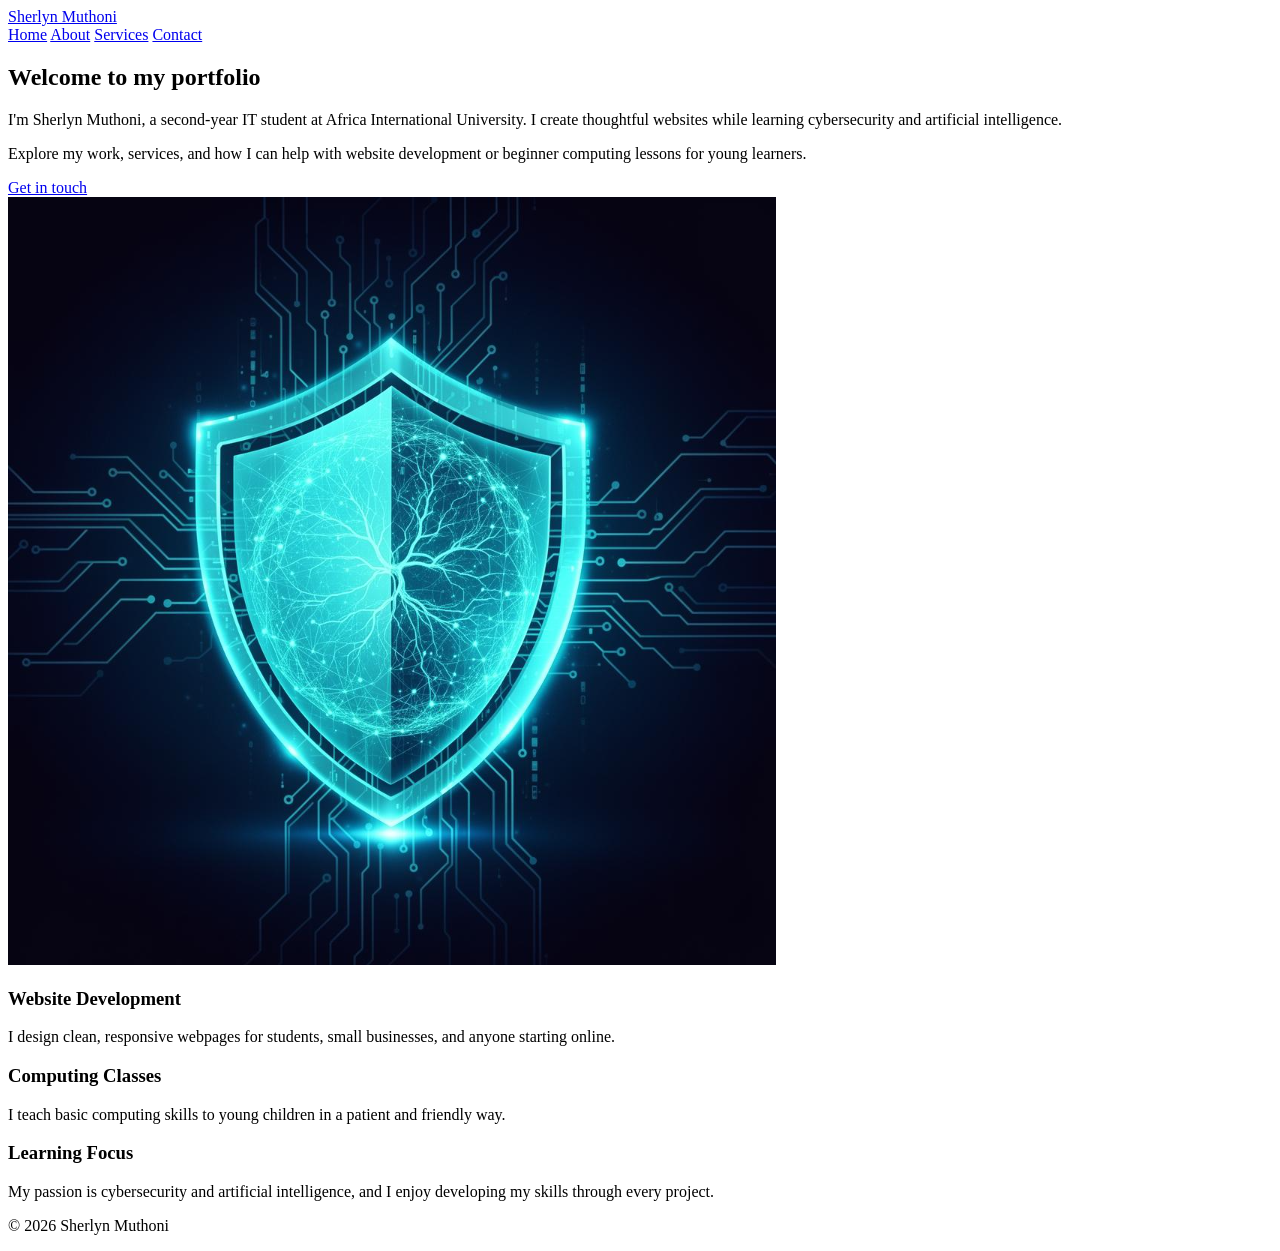
==== index.html @ 0ea00dba "adding files to project" ====
<!DOCTYPE html>
<html lang="en">
<head>
  <meta charset="UTF-8" />
  <meta name="viewport" content="width=device-width, initial-scale=1.0" />
  <title>Sherlyn Muthoni | Portfolio</title>
  <link rel="stylesheet" href="styles.css" />
</head>
<body>
  <header>
    <div class="container">
      <nav>
        <a class="brand" href="index.html">Sherlyn Muthoni</a>
        <div>
          <a href="index.html">Home</a>
          <a href="about.html">About</a>
          <a href="services.html">Services</a>
          <a href="contact.html">Contact</a>
        </div>
      </nav>
    </div>
  </header>

  <main class="container">
    <section class="hero">
      <div>
        <h1>Welcome to my portfolio</h1>
        <p>I'm Sherlyn Muthoni, a second-year IT student at Africa International University. I create thoughtful websites while learning cybersecurity and artificial intelligence.</p>
        <p>Explore my work, services, and how I can help with website development or beginner computing lessons for young learners.</p>
        <a class="btn" href="contact.html">Get in touch</a>
      </div>
      <div>
        <img src="images/hero-tech.jpg" alt="Portfolio highlight image" />
      </div>
    </section>

    <section class="section">
      <div class="cards">
        <article class="service-card">
          <h3>Website Development</h3>
          <p>I design clean, responsive webpages for students, small businesses, and anyone starting online.</p>
        </article>
        <article class="service-card">
          <h3>Computing Classes</h3>
          <p>I teach basic computing skills to young children in a patient and friendly way.</p>
        </article>
        <article class="service-card">
          <h3>Learning Focus</h3>
          <p>My passion is cybersecurity and artificial intelligence, and I enjoy developing my skills through every project.</p>
        </article>
      </div>
    </section>
  </main>

  <footer>
    <div class="container">
      <p>© 2026 Sherlyn Muthoni</p>
    </div>
  </footer>
</body>
</html>
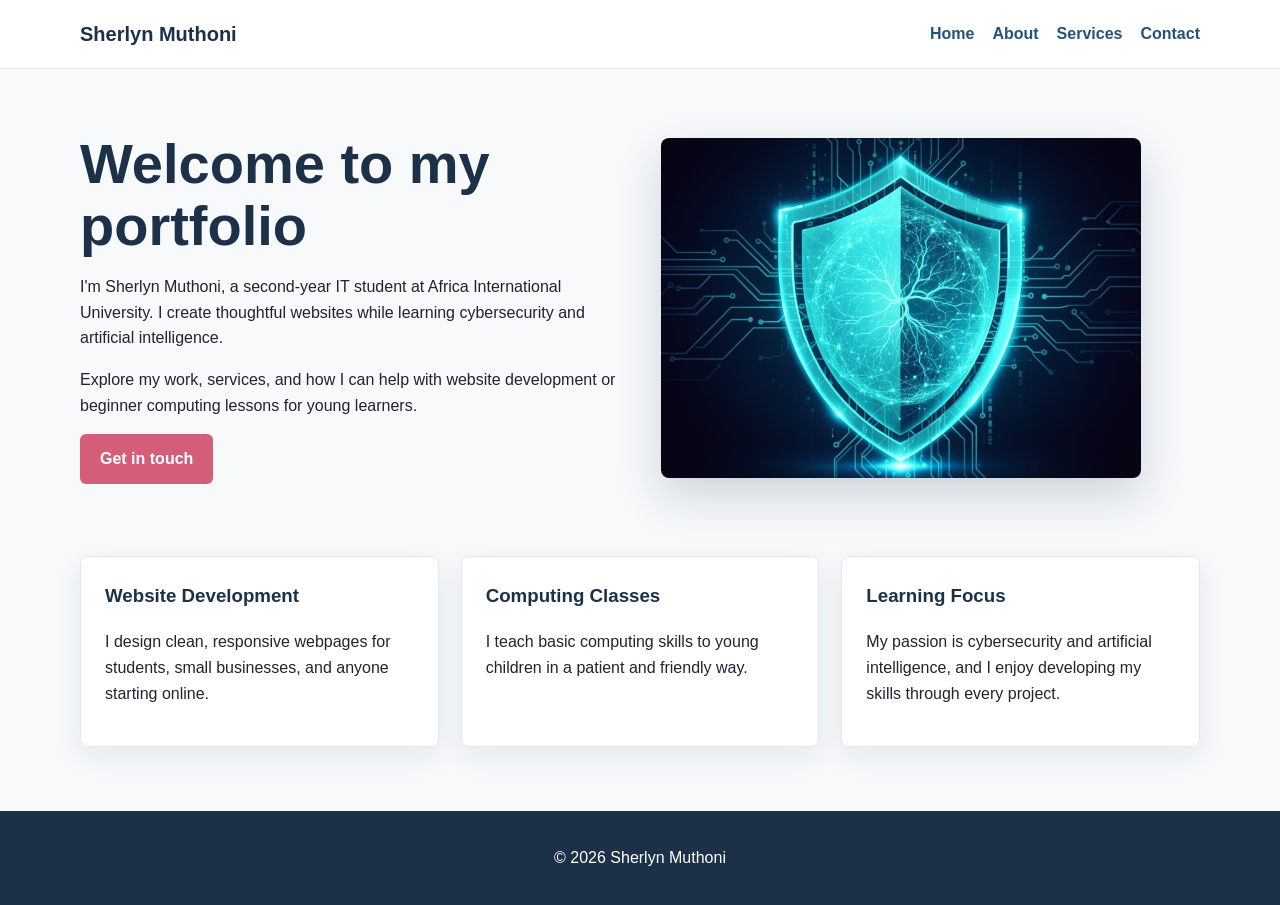
==== commit b8c8bdb3: "added ccs,flexbox,image sizing,and animation" ====
--- a/index.html
+++ b/index.html
@@ -4,7 +4,7 @@
   <meta charset="UTF-8" />
   <meta name="viewport" content="width=device-width, initial-scale=1.0" />
   <title>Sherlyn Muthoni | Portfolio</title>
-  <link rel="stylesheet" href="styles.css" />
+  <link rel="stylesheet" href="index.css" />
 </head>
 <body>
   <header>
--- a/index.css
+++ b/index.css
@@ -0,0 +1,204 @@
+* {
+  box-sizing: border-box;
+}
+
+body {
+  margin: 0;
+  font-family: Arial, Helvetica, sans-serif;
+  color: #223;
+  background: #f7f9fb;
+  line-height: 1.6;
+}
+
+.container {
+  width: min(1120px, 92%);
+  margin: 0 auto;
+}
+
+header {
+  background: #ffffff;
+  border-bottom: 1px solid #e4e8ee;
+}
+
+nav {
+  display: flex;
+  align-items: center;
+  justify-content: space-between;
+  gap: 24px;
+  padding: 18px 0;
+}
+
+nav div {
+  display: flex;
+  gap: 18px;
+  flex-wrap: wrap;
+}
+
+a {
+  color: #24527a;
+  text-decoration: none;
+  font-weight: 600;
+}
+
+a:hover {
+  color: #d45d79;
+}
+
+.brand {
+  font-size: 1.25rem;
+  color: #1c3048;
+}
+
+.hero {
+  display: flex;
+  align-items: center;
+  justify-content: space-between;
+  gap: 42px;
+  padding: 64px 0 44px;
+  animation: fadeSlideIn 900ms ease both;
+}
+
+.hero > div {
+  flex: 1 1 0;
+}
+
+.hero h1 {
+  margin: 0 0 18px;
+  font-size: clamp(2rem, 5vw, 3.5rem);
+  line-height: 1.1;
+  color: #1c3048;
+}
+
+.hero p {
+  max-width: 620px;
+}
+
+.hero img {
+  display: block;
+  width: 100%;
+  max-width: 480px;
+  height: 340px;
+  object-fit: cover;
+  border-radius: 8px;
+  box-shadow: 0 18px 45px rgba(28, 48, 72, 0.18);
+}
+
+.btn,
+button {
+  display: inline-block;
+  border: 0;
+  border-radius: 6px;
+  background: #d45d79;
+  color: #ffffff;
+  padding: 12px 20px;
+  font: inherit;
+  font-weight: 700;
+  cursor: pointer;
+  transition: transform 180ms ease, background-color 180ms ease;
+}
+
+.btn:hover,
+button:hover {
+  color: #ffffff;
+  background: #b94663;
+  transform: translateY(-2px);
+}
+
+.section {
+  padding: 28px 0 64px;
+}
+
+.cards {
+  display: flex;
+  gap: 22px;
+  flex-wrap: wrap;
+}
+
+.service-card,
+.about-card,
+.contact-card {
+  background: #ffffff;
+  border: 1px solid #e4e8ee;
+  border-radius: 8px;
+  padding: 24px;
+  box-shadow: 0 10px 28px rgba(28, 48, 72, 0.08);
+}
+
+.service-card {
+  flex: 1 1 260px;
+  animation: fadeSlideIn 900ms ease both;
+}
+
+.service-card:nth-child(2) {
+  animation-delay: 120ms;
+}
+
+.service-card:nth-child(3) {
+  animation-delay: 240ms;
+}
+
+.service-card h3,
+.about-card h3,
+.contact-card h3 {
+  margin-top: 0;
+  color: #1c3048;
+}
+
+form {
+  display: flex;
+  flex-direction: column;
+  gap: 12px;
+}
+
+label {
+  font-weight: 700;
+}
+
+input,
+textarea {
+  width: 100%;
+  border: 1px solid #cfd7e3;
+  border-radius: 6px;
+  padding: 12px;
+  font: inherit;
+}
+
+textarea {
+  min-height: 130px;
+  resize: vertical;
+}
+
+footer {
+  background: #1c3048;
+  color: #ffffff;
+  padding: 18px 0;
+  text-align: center;
+}
+
+@keyframes fadeSlideIn {
+  from {
+    opacity: 0;
+    transform: translateY(22px);
+  }
+
+  to {
+    opacity: 1;
+    transform: translateY(0);
+  }
+}
+
+@media (max-width: 760px) {
+  nav,
+  .hero {
+    flex-direction: column;
+    align-items: flex-start;
+  }
+
+  .hero {
+    padding-top: 42px;
+  }
+
+  .hero img {
+    height: 260px;
+  }
+}
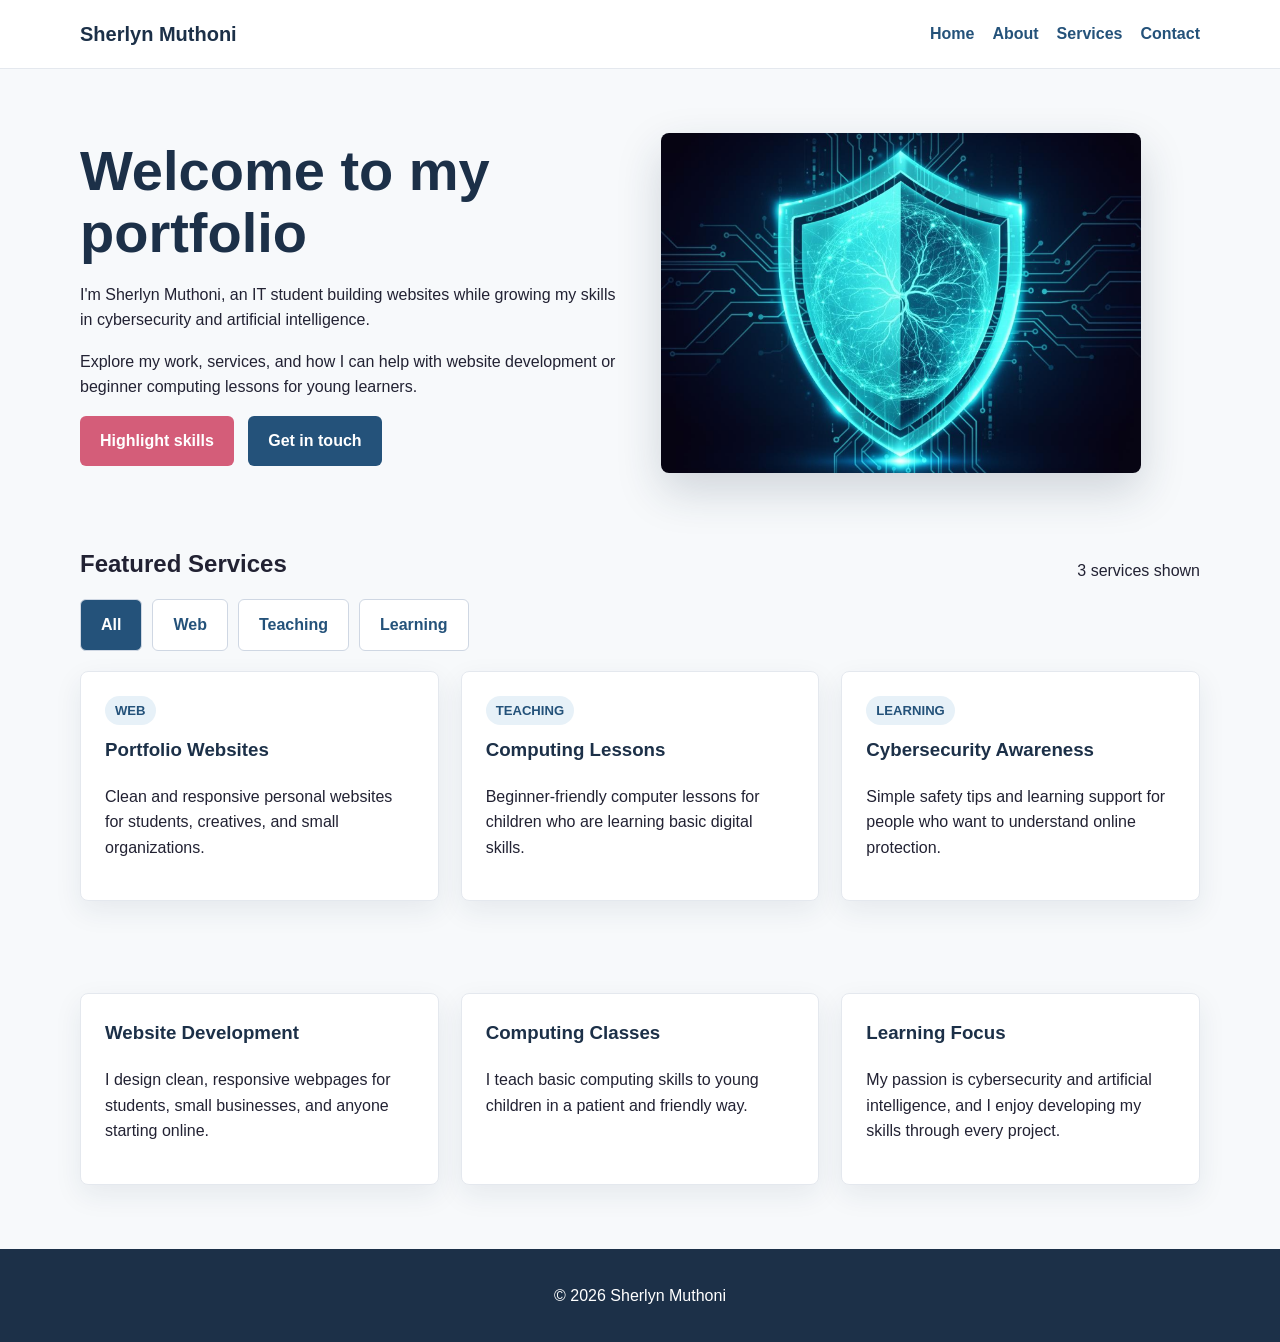
==== commit 88bfec4f: "added js,event listeners, and form validation" ====
--- a/index.html
+++ b/index.html
@@ -25,13 +25,28 @@
     <section class="hero">
       <div>
         <h1>Welcome to my portfolio</h1>
-        <p>I'm Sherlyn Muthoni, a second-year IT student at Africa International University. I create thoughtful websites while learning cybersecurity and artificial intelligence.</p>
+        <p id="intro-text">I'm Sherlyn Muthoni, a second-year IT student at Africa International University. I create thoughtful websites while learning cybersecurity and artificial intelligence.</p>
         <p>Explore my work, services, and how I can help with website development or beginner computing lessons for young learners.</p>
-        <a class="btn" href="contact.html">Get in touch</a>
+        <button class="btn" id="highlight-btn" type="button">Highlight skills</button>
+        <a class="btn secondary-btn" href="contact.html">Get in touch</a>
       </div>
       <div>
         <img src="images/hero-tech.jpg" alt="Portfolio highlight image" />
       </div>
+    </section>
+
+    <section class="section">
+      <div class="section-heading">
+        <h2>Featured Services</h2>
+        <p id="service-count">Loading services...</p>
+      </div>
+      <div class="filter-actions">
+        <button class="filter-btn active" type="button" data-filter="all">All</button>
+        <button class="filter-btn" type="button" data-filter="web">Web</button>
+        <button class="filter-btn" type="button" data-filter="teaching">Teaching</button>
+        <button class="filter-btn" type="button" data-filter="learning">Learning</button>
+      </div>
+      <div class="cards" id="services-list"></div>
     </section>
 
     <section class="section">
@@ -57,5 +72,6 @@
       <p>© 2026 Sherlyn Muthoni</p>
     </div>
   </footer>
+  <script src="script.js"></script>
 </body>
 </html>
--- a/index.css
+++ b/index.css
@@ -104,8 +104,49 @@
   transform: translateY(-2px);
 }
 
+.secondary-btn {
+  margin-left: 10px;
+  background: #24527a;
+}
+
+.secondary-btn:hover {
+  background: #1c3048;
+}
+
 .section {
   padding: 28px 0 64px;
+}
+
+.section-heading {
+  display: flex;
+  align-items: end;
+  justify-content: space-between;
+  gap: 16px;
+  margin-bottom: 16px;
+}
+
+.section-heading h2,
+.section-heading p {
+  margin: 0;
+}
+
+.filter-actions {
+  display: flex;
+  gap: 10px;
+  flex-wrap: wrap;
+  margin-bottom: 20px;
+}
+
+.filter-btn {
+  background: #ffffff;
+  color: #24527a;
+  border: 1px solid #cfd7e3;
+}
+
+.filter-btn.active,
+.filter-btn:hover {
+  background: #24527a;
+  color: #ffffff;
 }
 
 .cards {
@@ -144,6 +185,23 @@
   color: #1c3048;
 }
 
+.category-label {
+  display: inline-block;
+  margin-bottom: 10px;
+  border-radius: 999px;
+  background: #e7f1f8;
+  color: #24527a;
+  padding: 4px 10px;
+  font-size: 0.82rem;
+  font-weight: 700;
+  text-transform: uppercase;
+}
+
+.skills-highlighted .service-card {
+  border-color: #d45d79;
+  box-shadow: 0 14px 34px rgba(212, 93, 121, 0.18);
+}
+
 form {
   display: flex;
   flex-direction: column;
@@ -168,6 +226,25 @@
   resize: vertical;
 }
 
+.error-message {
+  min-height: 18px;
+  color: #b42318;
+  font-size: 0.9rem;
+}
+
+.form-message {
+  margin: 0;
+  font-weight: 700;
+}
+
+.form-message.error {
+  color: #b42318;
+}
+
+.form-message.success {
+  color: #1f7a4d;
+}
+
 footer {
   background: #1c3048;
   color: #ffffff;
@@ -189,7 +266,8 @@
 
 @media (max-width: 760px) {
   nav,
-  .hero {
+  .hero,
+  .section-heading {
     flex-direction: column;
     align-items: flex-start;
   }
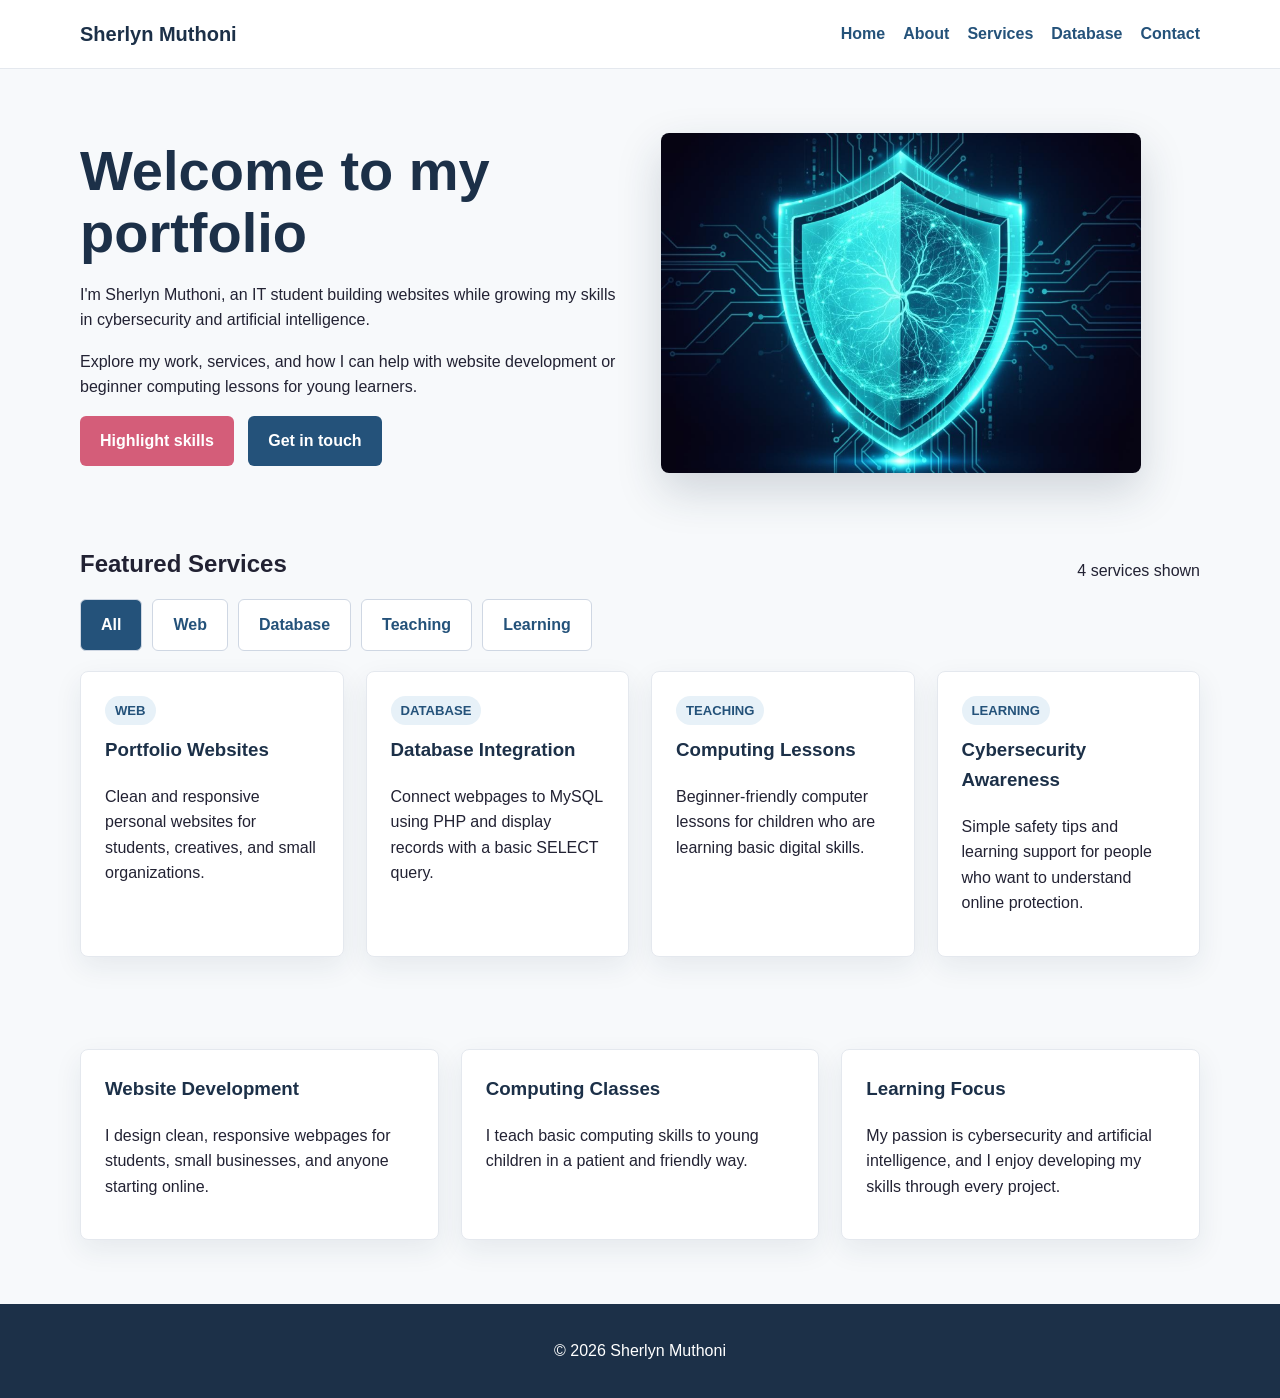
==== commit 06777020: "changes" ====
--- a/index.html
+++ b/index.html
@@ -15,6 +15,7 @@
           <a href="index.html">Home</a>
           <a href="about.html">About</a>
           <a href="services.html">Services</a>
+          <a href="database.html">Database</a>
           <a href="contact.html">Contact</a>
         </div>
       </nav>
@@ -43,6 +44,7 @@
       <div class="filter-actions">
         <button class="filter-btn active" type="button" data-filter="all">All</button>
         <button class="filter-btn" type="button" data-filter="web">Web</button>
+        <button class="filter-btn" type="button" data-filter="database">Database</button>
         <button class="filter-btn" type="button" data-filter="teaching">Teaching</button>
         <button class="filter-btn" type="button" data-filter="learning">Learning</button>
       </div>
--- a/index.css
+++ b/index.css
@@ -197,6 +197,82 @@
   text-transform: uppercase;
 }
 
+.database-panel {
+  display: flex;
+  flex-direction: column;
+  gap: 14px;
+  max-width: 430px;
+  margin-left: auto;
+}
+
+.workflow-step {
+  border: 1px solid #cfd7e3;
+  border-radius: 8px;
+  background: #ffffff;
+  padding: 18px 22px;
+  color: #1c3048;
+  font-weight: 700;
+  text-align: center;
+  box-shadow: 0 10px 28px rgba(28, 48, 72, 0.08);
+}
+
+.workflow-arrow {
+  color: #24527a;
+  font-size: 0.85rem;
+  font-weight: 700;
+  text-align: center;
+  text-transform: uppercase;
+}
+
+.database-grid {
+  display: grid;
+  grid-template-columns: minmax(0, 1.2fr) minmax(240px, 0.8fr);
+  gap: 22px;
+}
+
+pre {
+  overflow-x: auto;
+  border-radius: 8px;
+  background: #1c3048;
+  color: #ffffff;
+  padding: 16px;
+}
+
+code {
+  font-family: "Courier New", Courier, monospace;
+  font-size: 0.95rem;
+}
+
+.table-wrap {
+  overflow-x: auto;
+  border: 1px solid #e4e8ee;
+  border-radius: 8px;
+  background: #ffffff;
+  box-shadow: 0 10px 28px rgba(28, 48, 72, 0.08);
+}
+
+table {
+  width: 100%;
+  border-collapse: collapse;
+}
+
+th,
+td {
+  border-bottom: 1px solid #e4e8ee;
+  padding: 14px 16px;
+  text-align: left;
+  vertical-align: top;
+}
+
+th {
+  background: #e7f1f8;
+  color: #1c3048;
+}
+
+tr:last-child td {
+  border-bottom: 0;
+}
+
 .skills-highlighted .service-card {
   border-color: #d45d79;
   box-shadow: 0 14px 34px rgba(212, 93, 121, 0.18);
@@ -279,4 +355,13 @@
   .hero img {
     height: 260px;
   }
-}
+
+  .database-panel {
+    width: 100%;
+    margin-left: 0;
+  }
+
+  .database-grid {
+    grid-template-columns: 1fr;
+  }
+}
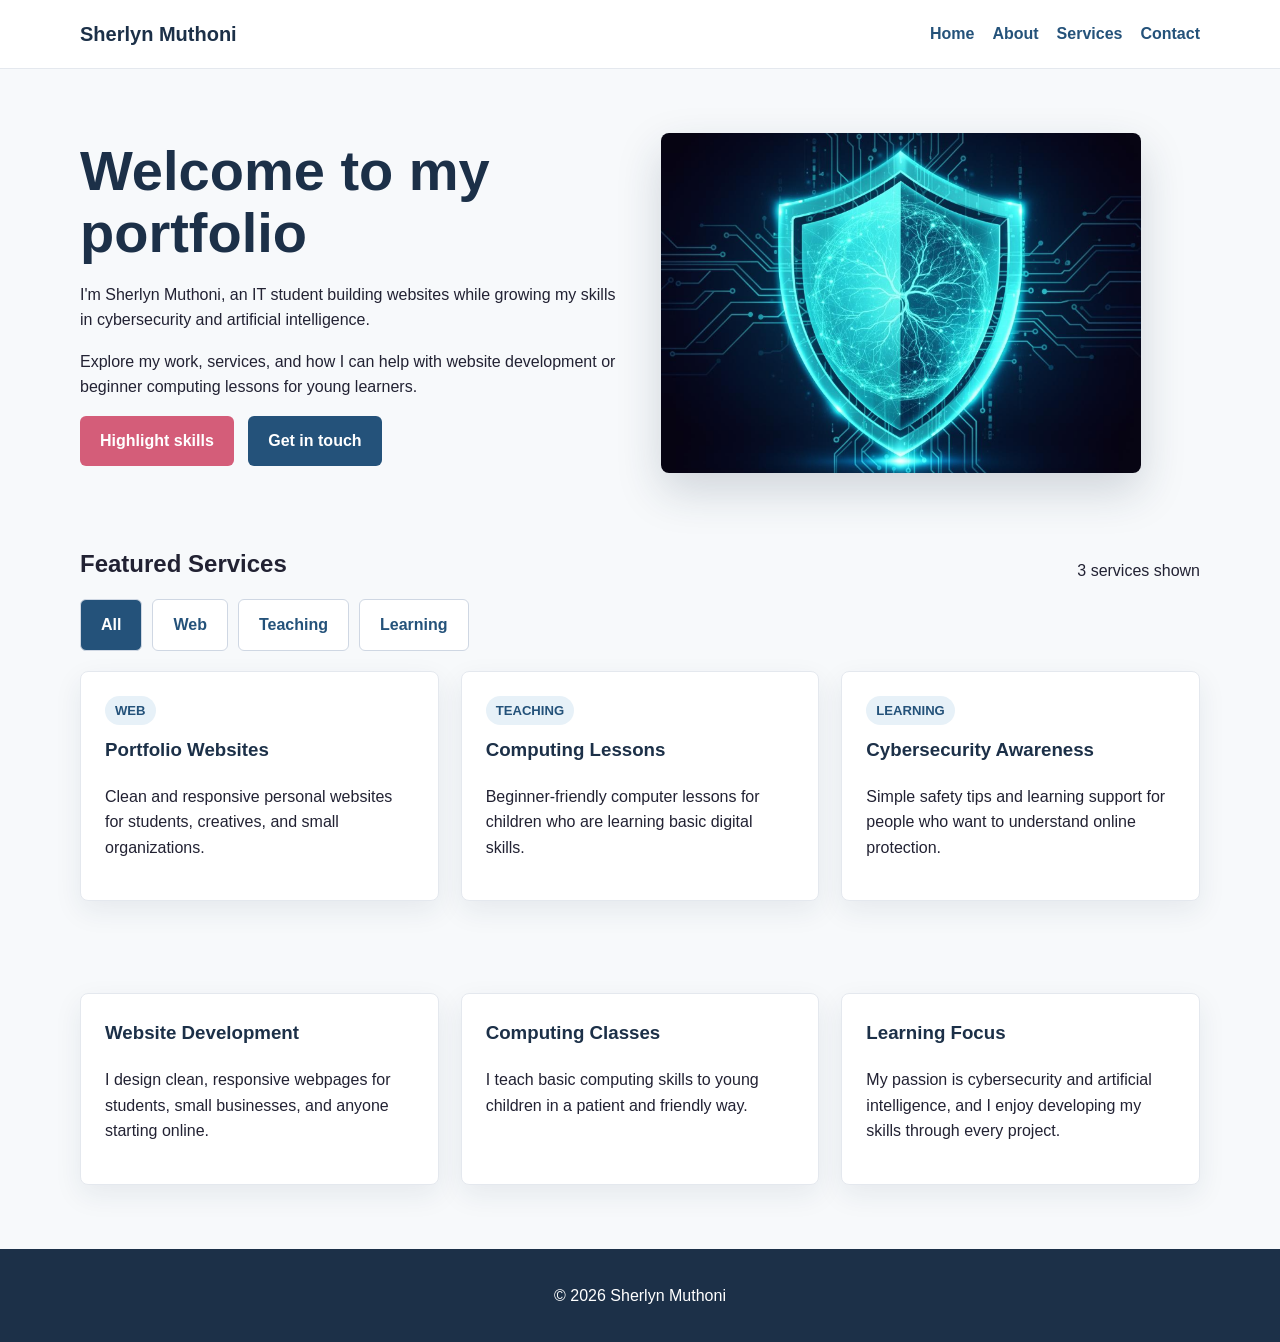
==== commit 7f2518ed: "remoedatabase" ====
--- a/index.html
+++ b/index.html
@@ -15,7 +15,6 @@
           <a href="index.html">Home</a>
           <a href="about.html">About</a>
           <a href="services.html">Services</a>
-          <a href="database.html">Database</a>
           <a href="contact.html">Contact</a>
         </div>
       </nav>
@@ -44,7 +43,6 @@
       <div class="filter-actions">
         <button class="filter-btn active" type="button" data-filter="all">All</button>
         <button class="filter-btn" type="button" data-filter="web">Web</button>
-        <button class="filter-btn" type="button" data-filter="database">Database</button>
         <button class="filter-btn" type="button" data-filter="teaching">Teaching</button>
         <button class="filter-btn" type="button" data-filter="learning">Learning</button>
       </div>
--- a/index.css
+++ b/index.css
@@ -197,59 +197,6 @@
   text-transform: uppercase;
 }
 
-.database-panel {
-  display: flex;
-  flex-direction: column;
-  gap: 14px;
-  max-width: 430px;
-  margin-left: auto;
-}
-
-.workflow-step {
-  border: 1px solid #cfd7e3;
-  border-radius: 8px;
-  background: #ffffff;
-  padding: 18px 22px;
-  color: #1c3048;
-  font-weight: 700;
-  text-align: center;
-  box-shadow: 0 10px 28px rgba(28, 48, 72, 0.08);
-}
-
-.workflow-arrow {
-  color: #24527a;
-  font-size: 0.85rem;
-  font-weight: 700;
-  text-align: center;
-  text-transform: uppercase;
-}
-
-.database-grid {
-  display: grid;
-  grid-template-columns: minmax(0, 1.2fr) minmax(240px, 0.8fr);
-  gap: 22px;
-}
-
-pre {
-  overflow-x: auto;
-  border-radius: 8px;
-  background: #1c3048;
-  color: #ffffff;
-  padding: 16px;
-}
-
-code {
-  font-family: "Courier New", Courier, monospace;
-  font-size: 0.95rem;
-}
-
-.table-wrap {
-  overflow-x: auto;
-  border: 1px solid #e4e8ee;
-  border-radius: 8px;
-  background: #ffffff;
-  box-shadow: 0 10px 28px rgba(28, 48, 72, 0.08);
-}
 
 table {
   width: 100%;
@@ -355,13 +302,4 @@
   .hero img {
     height: 260px;
   }
-
-  .database-panel {
-    width: 100%;
-    margin-left: 0;
-  }
-
-  .database-grid {
-    grid-template-columns: 1fr;
-  }
-}
+}
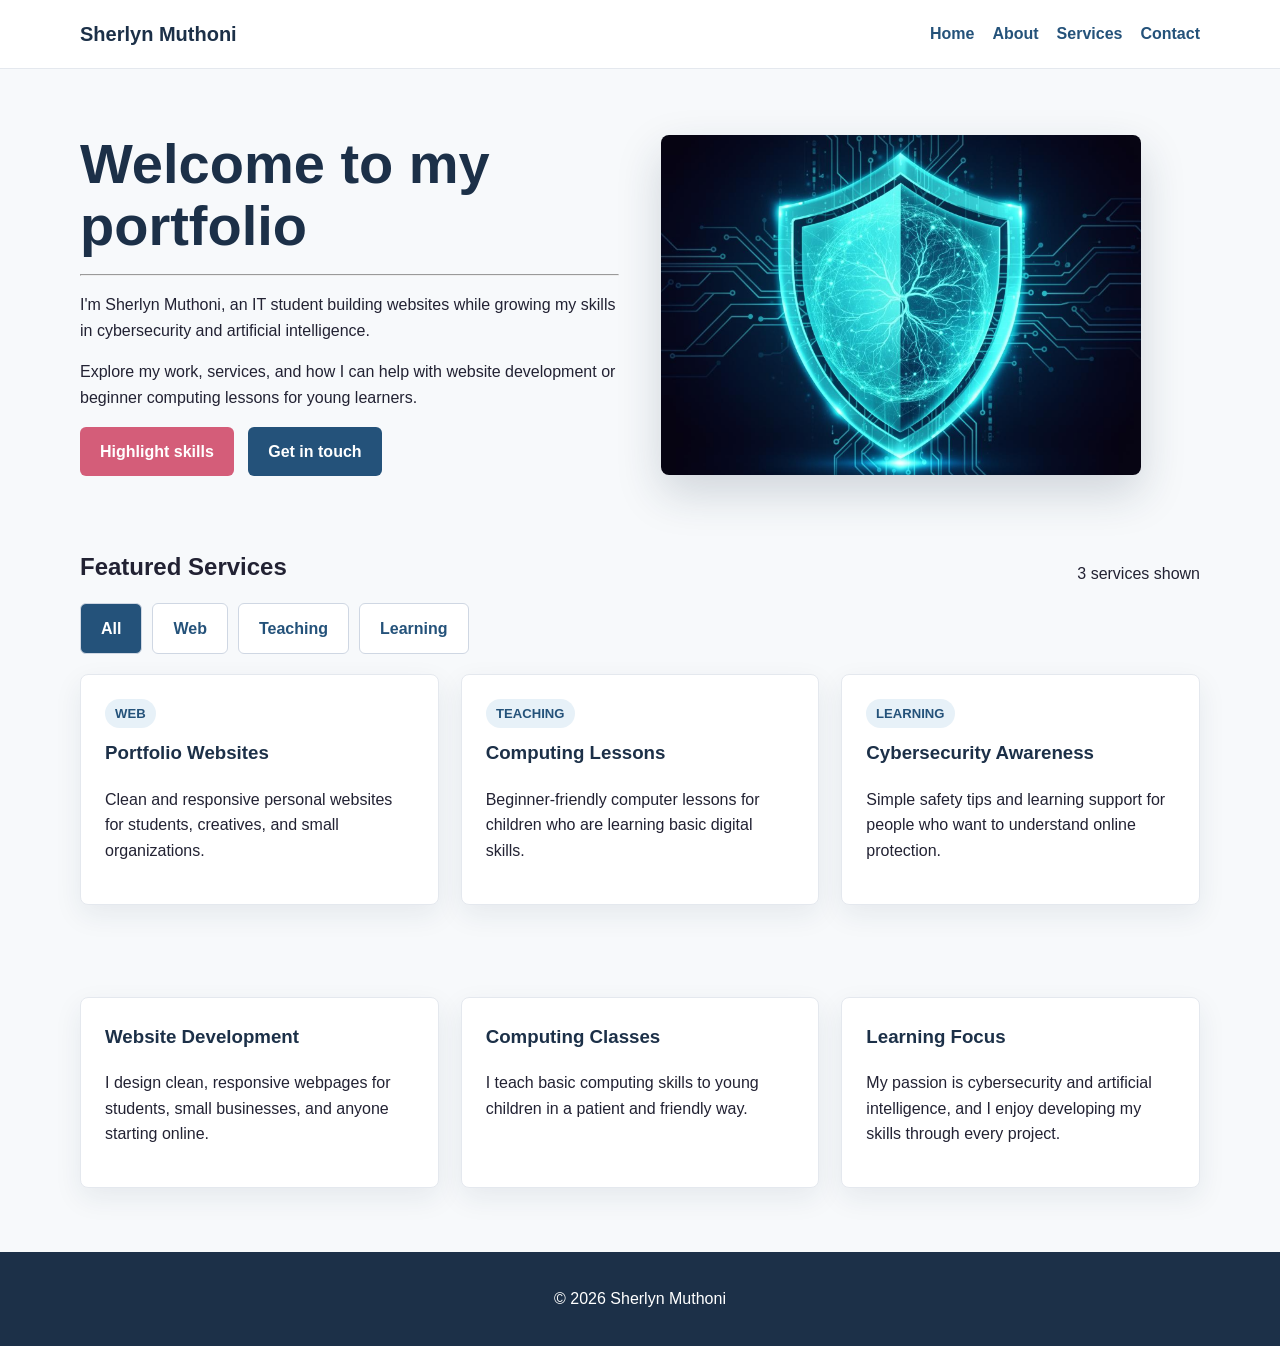
==== commit 28e45409: "added hr tag" ====
--- a/index.html
+++ b/index.html
@@ -25,6 +25,7 @@
     <section class="hero">
       <div>
         <h1>Welcome to my portfolio</h1>
+        <hr/>
         <p id="intro-text">I'm Sherlyn Muthoni, a second-year IT student at Africa International University. I create thoughtful websites while learning cybersecurity and artificial intelligence.</p>
         <p>Explore my work, services, and how I can help with website development or beginner computing lessons for young learners.</p>
         <button class="btn" id="highlight-btn" type="button">Highlight skills</button>
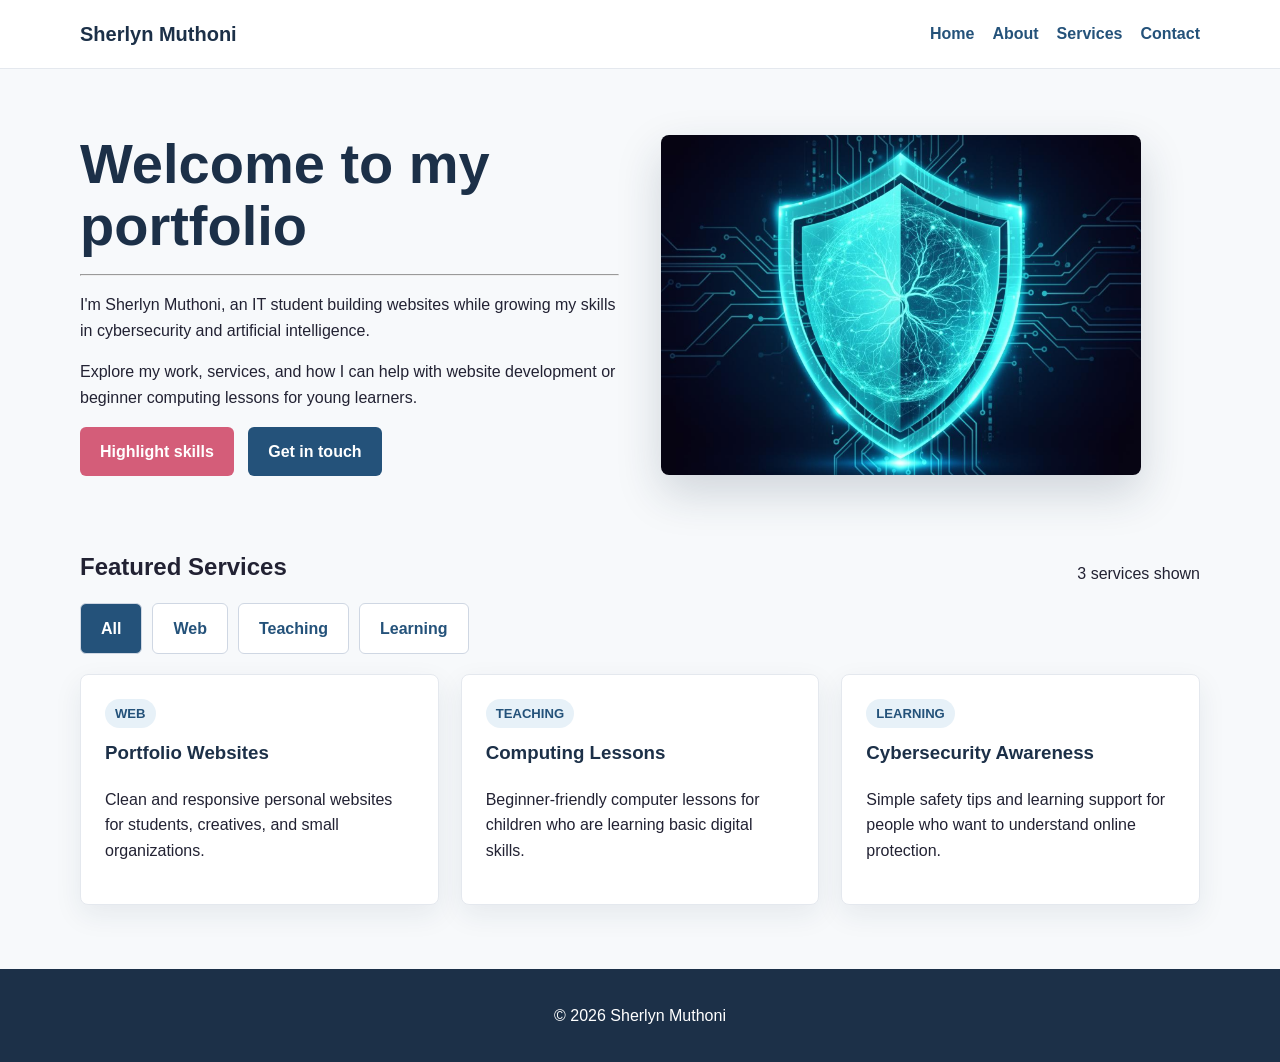
==== commit 000244ca: "remoedasection" ====
--- a/index.html
+++ b/index.html
@@ -50,22 +50,7 @@
       <div class="cards" id="services-list"></div>
     </section>
 
-    <section class="section">
-      <div class="cards">
-        <article class="service-card">
-          <h3>Website Development</h3>
-          <p>I design clean, responsive webpages for students, small businesses, and anyone starting online.</p>
-        </article>
-        <article class="service-card">
-          <h3>Computing Classes</h3>
-          <p>I teach basic computing skills to young children in a patient and friendly way.</p>
-        </article>
-        <article class="service-card">
-          <h3>Learning Focus</h3>
-          <p>My passion is cybersecurity and artificial intelligence, and I enjoy developing my skills through every project.</p>
-        </article>
-      </div>
-    </section>
+    
   </main>
 
   <footer>
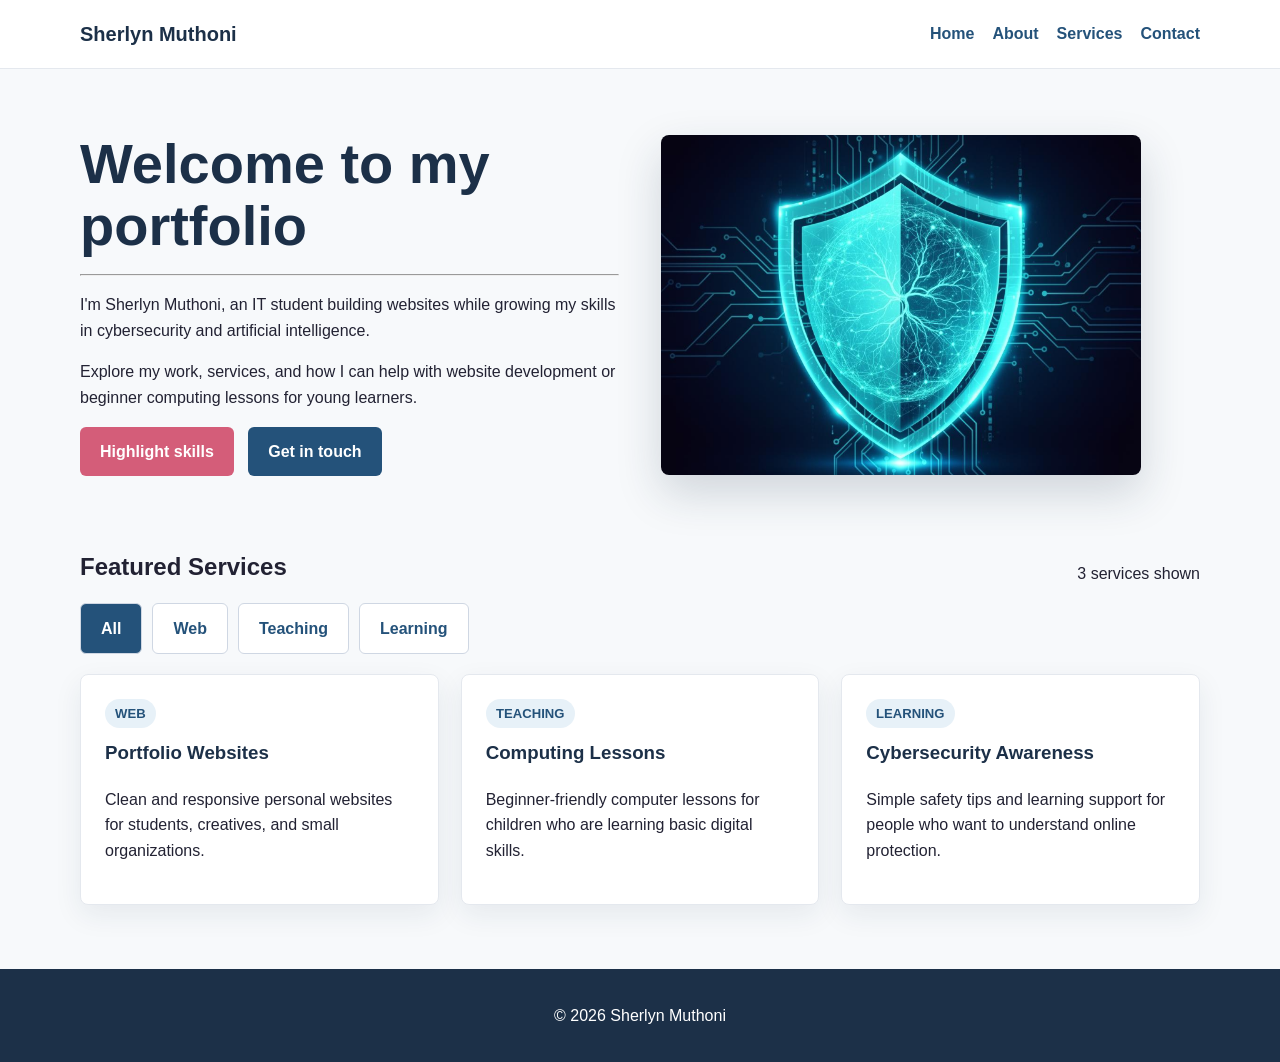
==== commit 46114313: "change" ====
--- a/index.html
+++ b/index.html
@@ -50,7 +50,6 @@
       <div class="cards" id="services-list"></div>
     </section>
 
-    
   </main>
 
   <footer>
